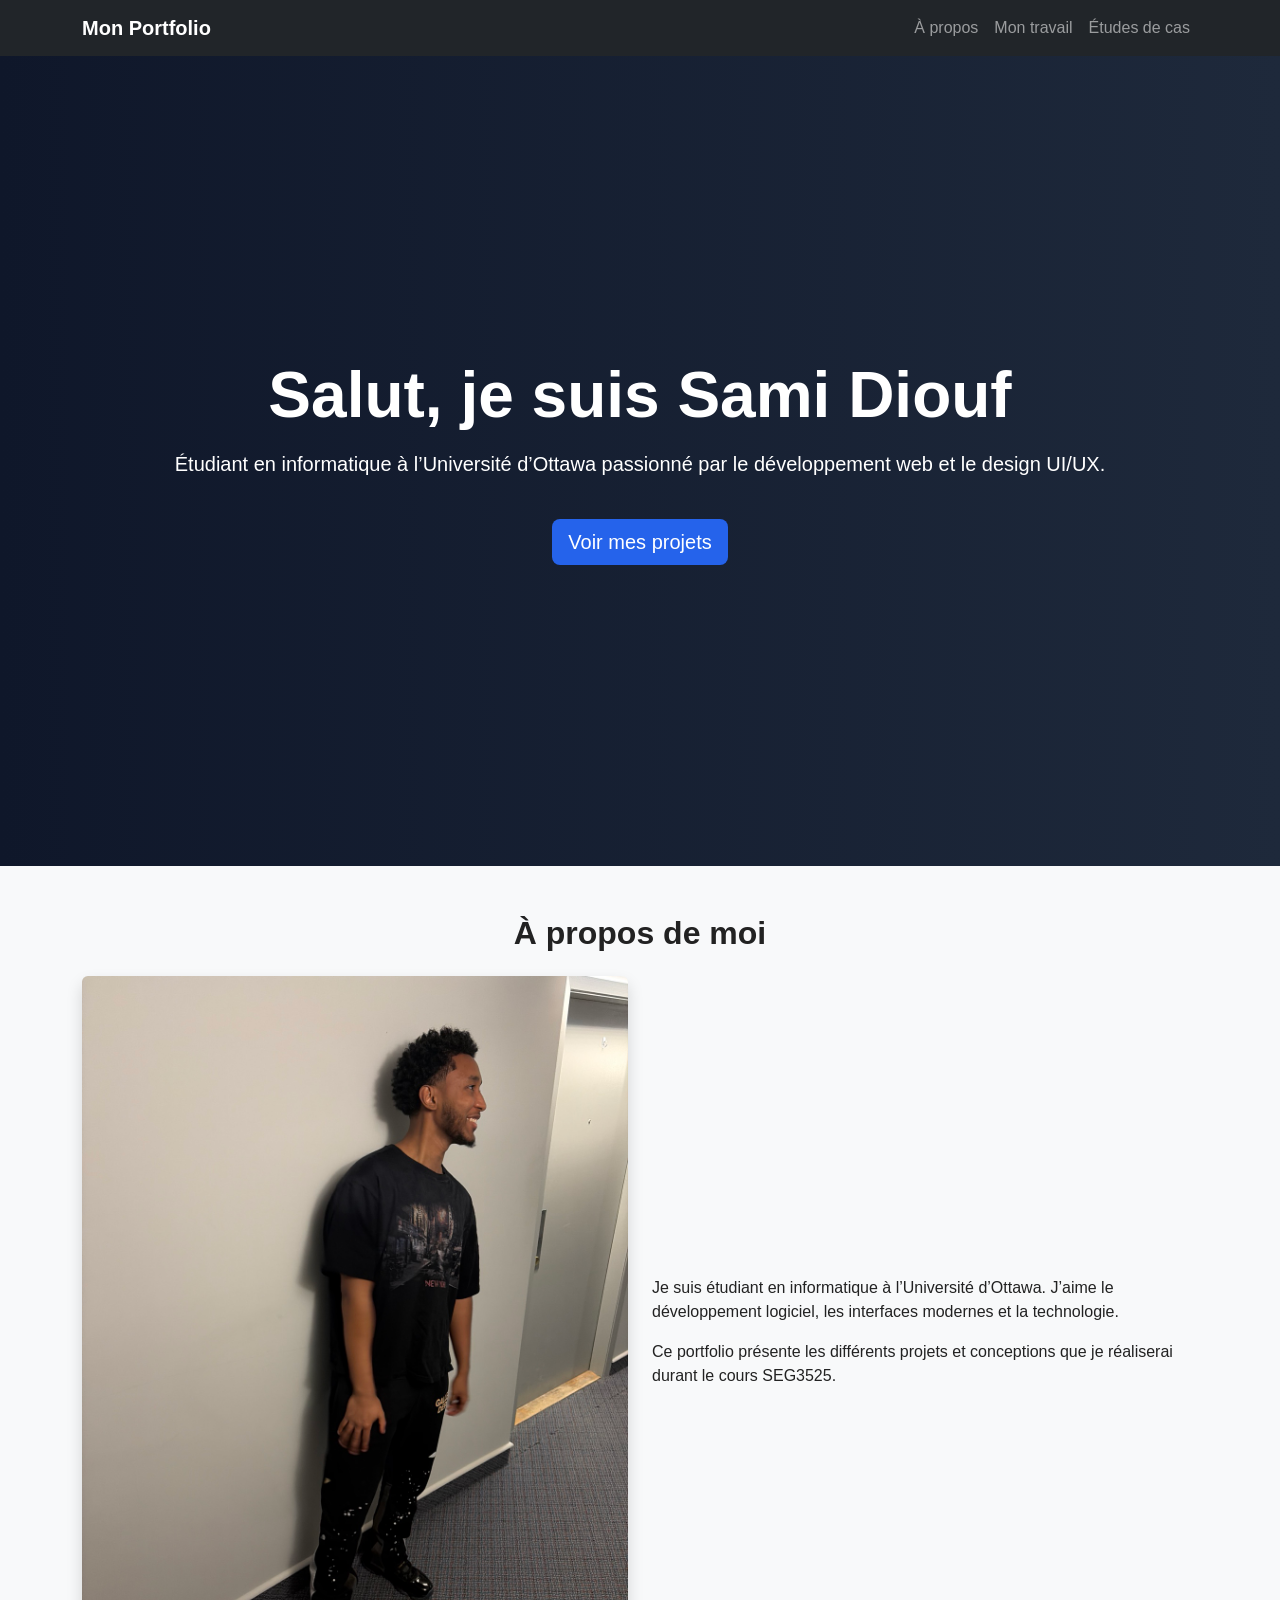
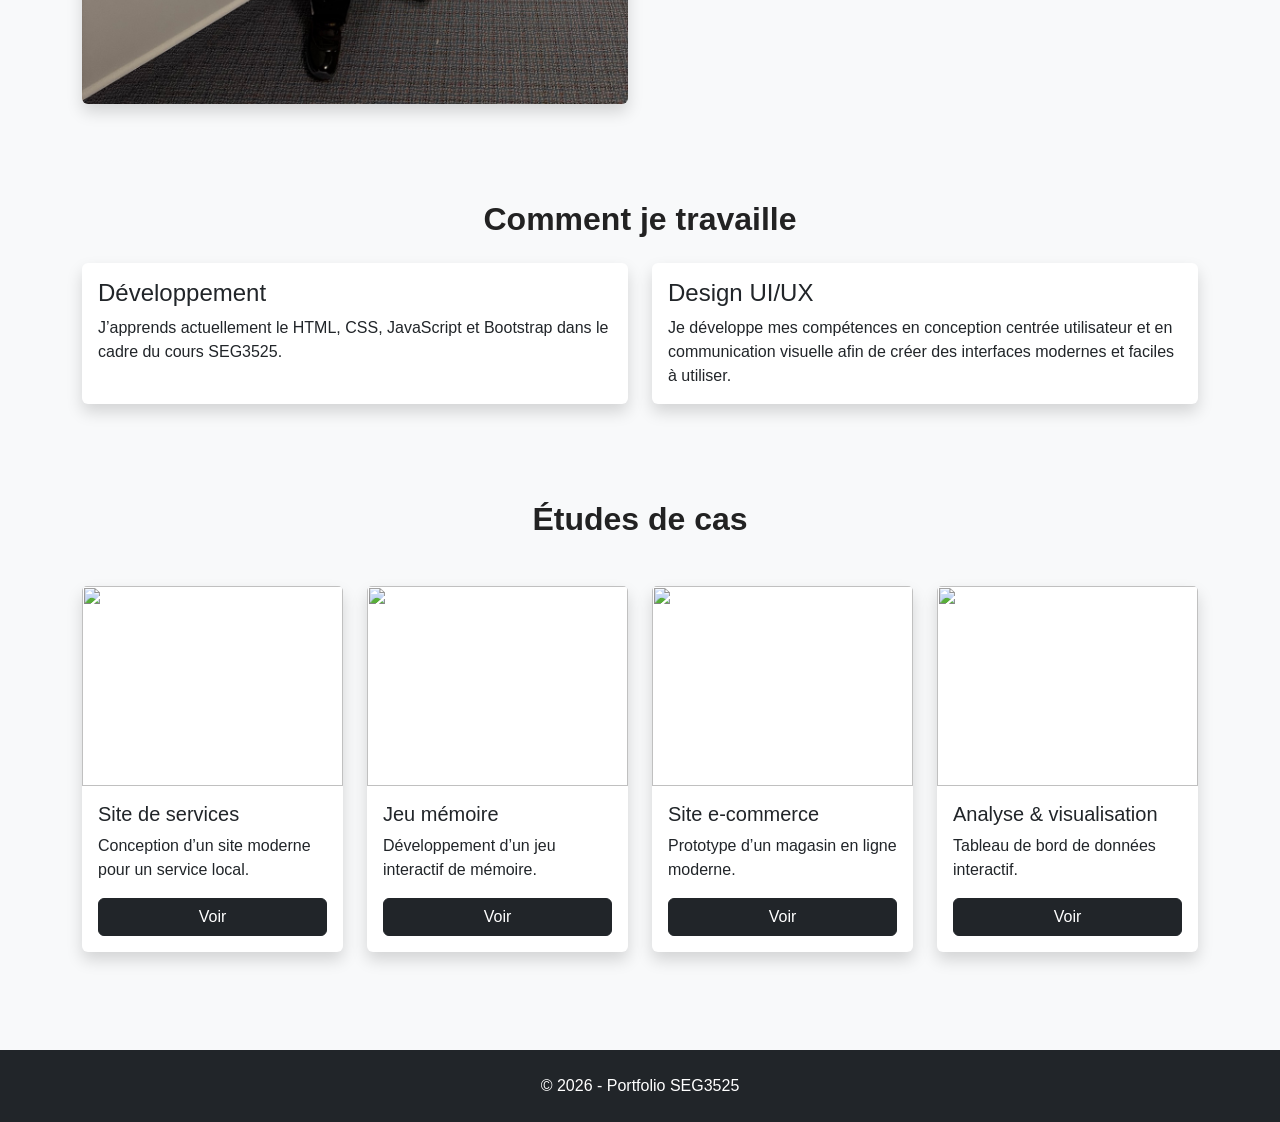
==== index.html @ d602443f "Add files via upload Premier portfolio SEG3525" ====
<!DOCTYPE html>
<html lang="fr">
<head>
    <meta charset="UTF-8" />
    <meta name="viewport" content="width=device-width, initial-scale=1.0" />

    <title>Portfolio SEG3525</title>

    <!-- Bootstrap -->
    <link href="https://cdn.jsdelivr.net/npm/bootstrap@5.3.3/dist/css/bootstrap.min.css" rel="stylesheet">

    <!-- CSS -->
    <link rel="stylesheet" href="style.css">
</head>

<body>

    <!-- NAVBAR -->
    <nav class="navbar navbar-expand-lg navbar-dark bg-dark">
        <div class="container">
            <a class="navbar-brand fw-bold" href="#">
                Mon Portfolio
            </a>

            <button class="navbar-toggler" type="button" data-bs-toggle="collapse" data-bs-target="#menu">
                <span class="navbar-toggler-icon"></span>
            </button>

            <div class="collapse navbar-collapse" id="menu">
                <ul class="navbar-nav ms-auto">
                    <li class="nav-item">
                        <a class="nav-link" href="#apropos">À propos</a>
                    </li>

                    <li class="nav-item">
                        <a class="nav-link" href="#travail">Mon travail</a>
                    </li>

                    <li class="nav-item">
                        <a class="nav-link" href="#projets">Études de cas</a>
                    </li>
                </ul>
            </div>
        </div>
    </nav>

    <!-- HERO -->
    <section class="hero-section text-center d-flex align-items-center">
        <div class="container">

            <h1 class="display-3 fw-bold">
                Salut, je suis Sami Diouf
            </h1>

            <p class="lead mt-3">
                Étudiant en informatique à l’Université d’Ottawa passionné
                par le développement web et le design UI/UX.
            </p>

            <a href="#projets" class="btn btn-primary btn-lg mt-4">
                Voir mes projets
            </a>

        </div>
    </section>

    <!-- À PROPOS -->
    <section id="apropos" class="container py-5">

        <h2 class="text-center mb-4">
            À propos de moi
        </h2>

        <div class="row align-items-center">

            <div class="col-md-6">
                <img
                    src="me.jpeg"
                    class="img-fluid rounded shadow profile-pic"
                    alt="profile"
                >
            </div>

            <div class="col-md-6 mt-4 mt-md-0">

                <p>
                    Je suis étudiant en informatique à l’Université d’Ottawa.
                    J’aime le développement logiciel, les interfaces modernes
                    et la technologie.
                </p>

                <p>
                    Ce portfolio présente les différents projets et conceptions
                    que je réaliserai durant le cours SEG3525.
                </p>

            </div>

        </div>
    </section>

    <!-- COMMENT JE TRAVAILLE -->
    <section id="travail" class="bg-light py-5">

        <div class="container">

            <h2 class="text-center mb-4">
                Comment je travaille
            </h2>

            <div class="row">

                <div class="col-md-6">
                    <div class="card shadow h-100">
                        <div class="card-body">

                            <h4 class="card-title">
                                Développement
                            </h4>

                            <p class="card-text">
                                J’apprends actuellement le HTML, CSS,
                                JavaScript et Bootstrap dans le cadre
                                du cours SEG3525.
                            </p>

                        </div>
                    </div>
                </div>

                <div class="col-md-6 mt-4 mt-md-0">
                    <div class="card shadow h-100">
                        <div class="card-body">

                            <h4 class="card-title">
                                Design UI/UX
                            </h4>

                            <p class="card-text">
                                Je développe mes compétences en conception
                                centrée utilisateur et en communication visuelle
                                afin de créer des interfaces modernes et faciles
                                à utiliser.
                            </p>

                        </div>
                    </div>
                </div>

            </div>

        </div>

    </section>

    <!-- PROJETS -->
    <section id="projets" class="container py-5">

        <h2 class="text-center mb-5">
            Études de cas
        </h2>

        <div class="row g-4">

            <!-- CARD 1 -->
            <div class="col-md-6 col-lg-3">

                <div class="card shadow h-100">

                    <img
                        src="https://images.unsplash.com/photo-1588776814546-bc6f1bdbb4b3?q=80&w=1170&auto=format&fit=crop"
                        class="card-img-top"
                        alt=""
                    >

                    <div class="card-body d-flex flex-column">

                        <h5 class="card-title">
                            Site de services
                        </h5>

                        <p class="card-text">
                            Conception d’un site moderne pour un service local.
                        </p>

                        <a href="service.html" class="btn btn-dark mt-auto">
                            Voir
                        </a>

                    </div>
                </div>

            </div>

            <!-- CARD 2 -->
            <div class="col-md-6 col-lg-3">

                <div class="card shadow h-100">

                    <img
                        src="https://images.unsplash.com/photo-1511512578047-dfb367046420?q=80&w=1171&auto=format&fit=crop"
                        class="card-img-top"
                        alt=""
                    >

                    <div class="card-body d-flex flex-column">

                        <h5 class="card-title">
                            Jeu mémoire
                        </h5>

                        <p class="card-text">
                            Développement d’un jeu interactif de mémoire.
                        </p>

                        <a href="memory.html" class="btn btn-dark mt-auto">
                            Voir
                        </a>

                    </div>
                </div>

            </div>

            <!-- CARD 3 -->
            <div class="col-md-6 col-lg-3">

                <div class="card shadow h-100">

                    <img
                        src="https://images.unsplash.com/photo-1556740749-887f6717d7e4?q=80&w=1170&auto=format&fit=crop"
                        class="card-img-top"
                        alt=""
                    >

                    <div class="card-body d-flex flex-column">

                        <h5 class="card-title">
                            Site e-commerce
                        </h5>

                        <p class="card-text">
                            Prototype d’un magasin en ligne moderne.
                        </p>

                        <a href="ecommerce.html" class="btn btn-dark mt-auto">
                            Voir
                        </a>

                    </div>
                </div>

            </div>

            <!-- CARD 4 -->
            <div class="col-md-6 col-lg-3">

                <div class="card shadow h-100">

                    <img
                        src="https://images.unsplash.com/photo-1551288049-bebda4e38f71?q=80&w=1170&auto=format&fit=crop"
                        class="card-img-top"
                        alt=""
                    >

                    <div class="card-body d-flex flex-column">

                        <h5 class="card-title">
                            Analyse & visualisation
                        </h5>

                        <p class="card-text">
                            Tableau de bord de données interactif.
                        </p>

                        <a href="analytics.html" class="btn btn-dark mt-auto">
                            Voir
                        </a>

                    </div>
                </div>

            </div>

        </div>

    </section>

    <!-- FOOTER -->
    <footer class="bg-dark text-white text-center py-4">

        <p class="mb-0">
            © 2026 - Portfolio SEG3525
        </p>

    </footer>

    <script src="https://cdn.jsdelivr.net/npm/bootstrap@5.3.3/dist/js/bootstrap.bundle.min.js"></script>

</body>
</html>
---- style.css ----
body{
    font-family: Arial, Helvetica, sans-serif;
    background-color: #f8f9fa;
    color: #222;
}

/* HERO SECTION */
.hero-section{
    height: 90vh;
    background: linear-gradient(to right, #0f172a, #1e293b);
    color: white;
}

/* TITRES */
h2{
    font-weight: bold;
}

/* CARDS */
.card{
    border: none;
    transition: transform 0.3s ease;
}

.card:hover{
    transform: translateY(-5px);
}

.card img{
    height: 200px;
    object-fit: cover;
}

/* BOUTONS */
.btn-primary{
    background-color: #2563eb;
    border: none;
}

.btn-primary:hover{
    background-color: #1d4ed8;
}

/* FOOTER */
footer{
    margin-top: 50px;
}
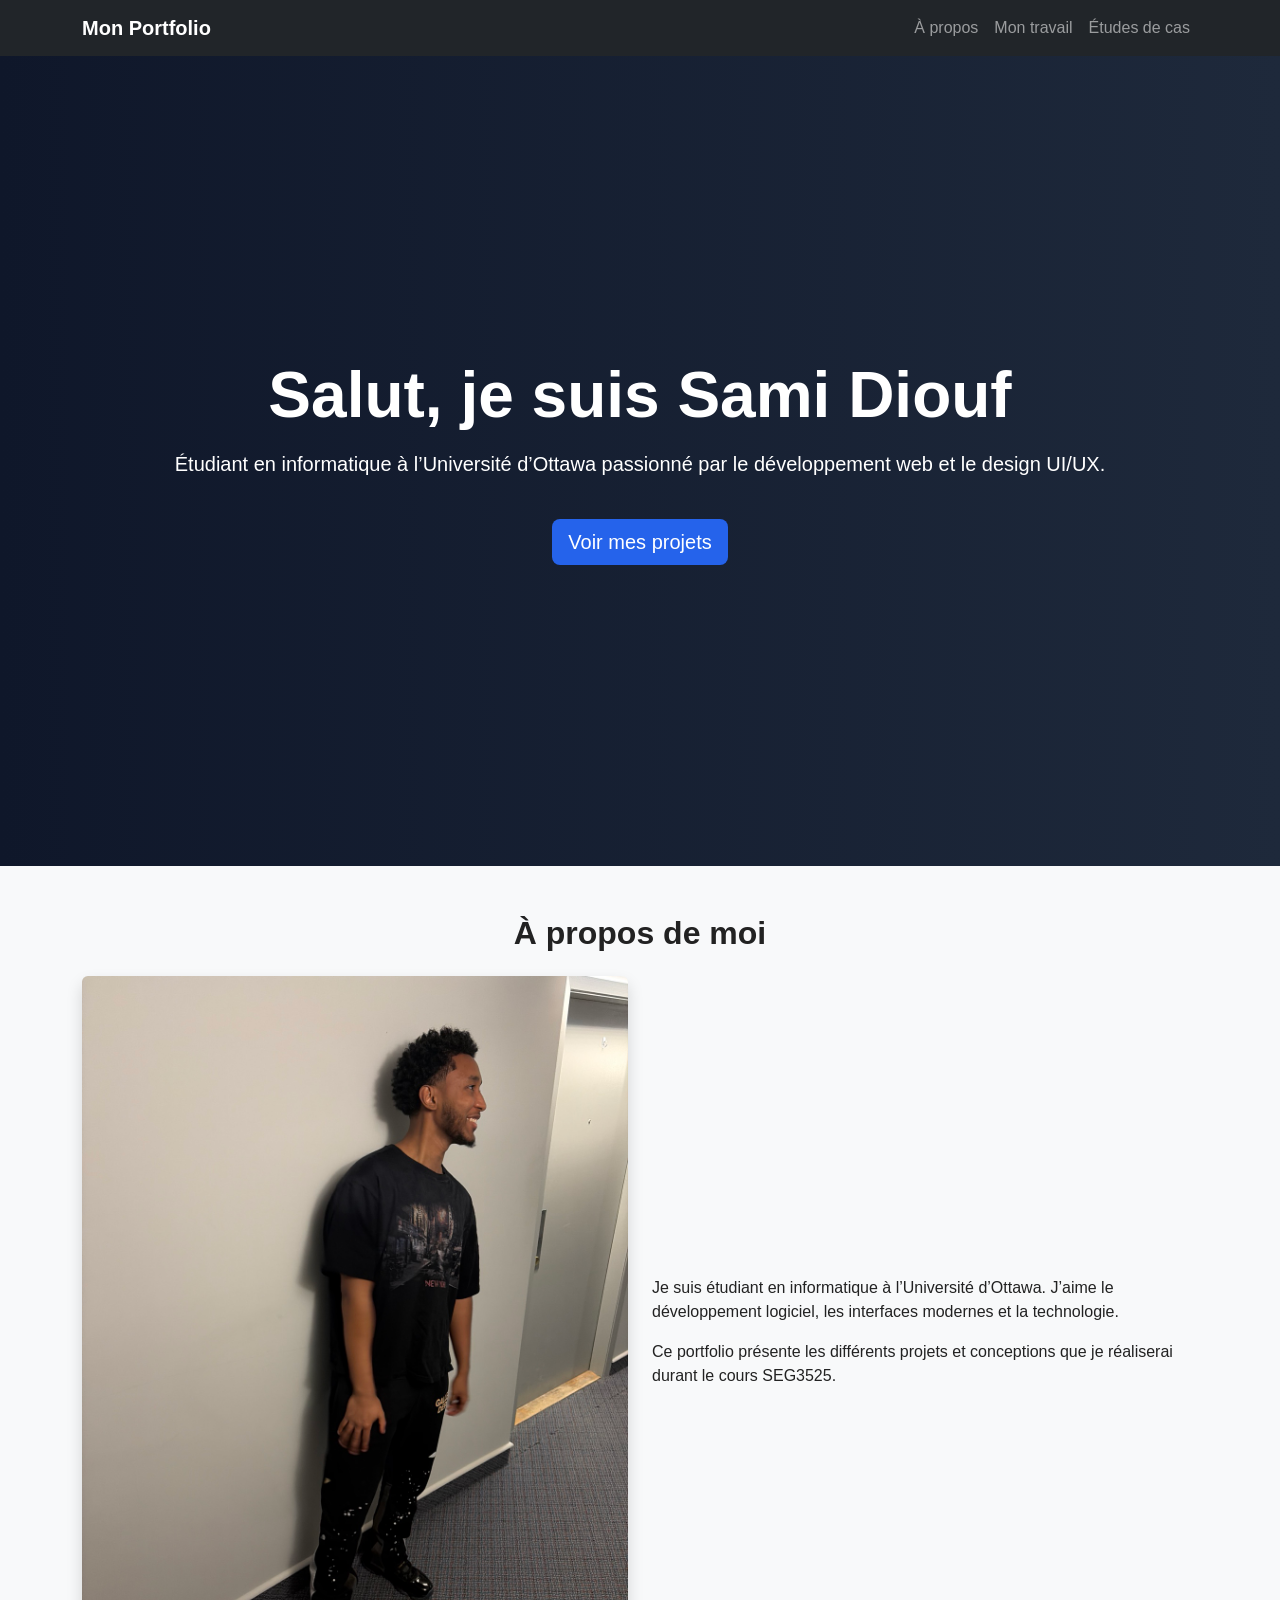
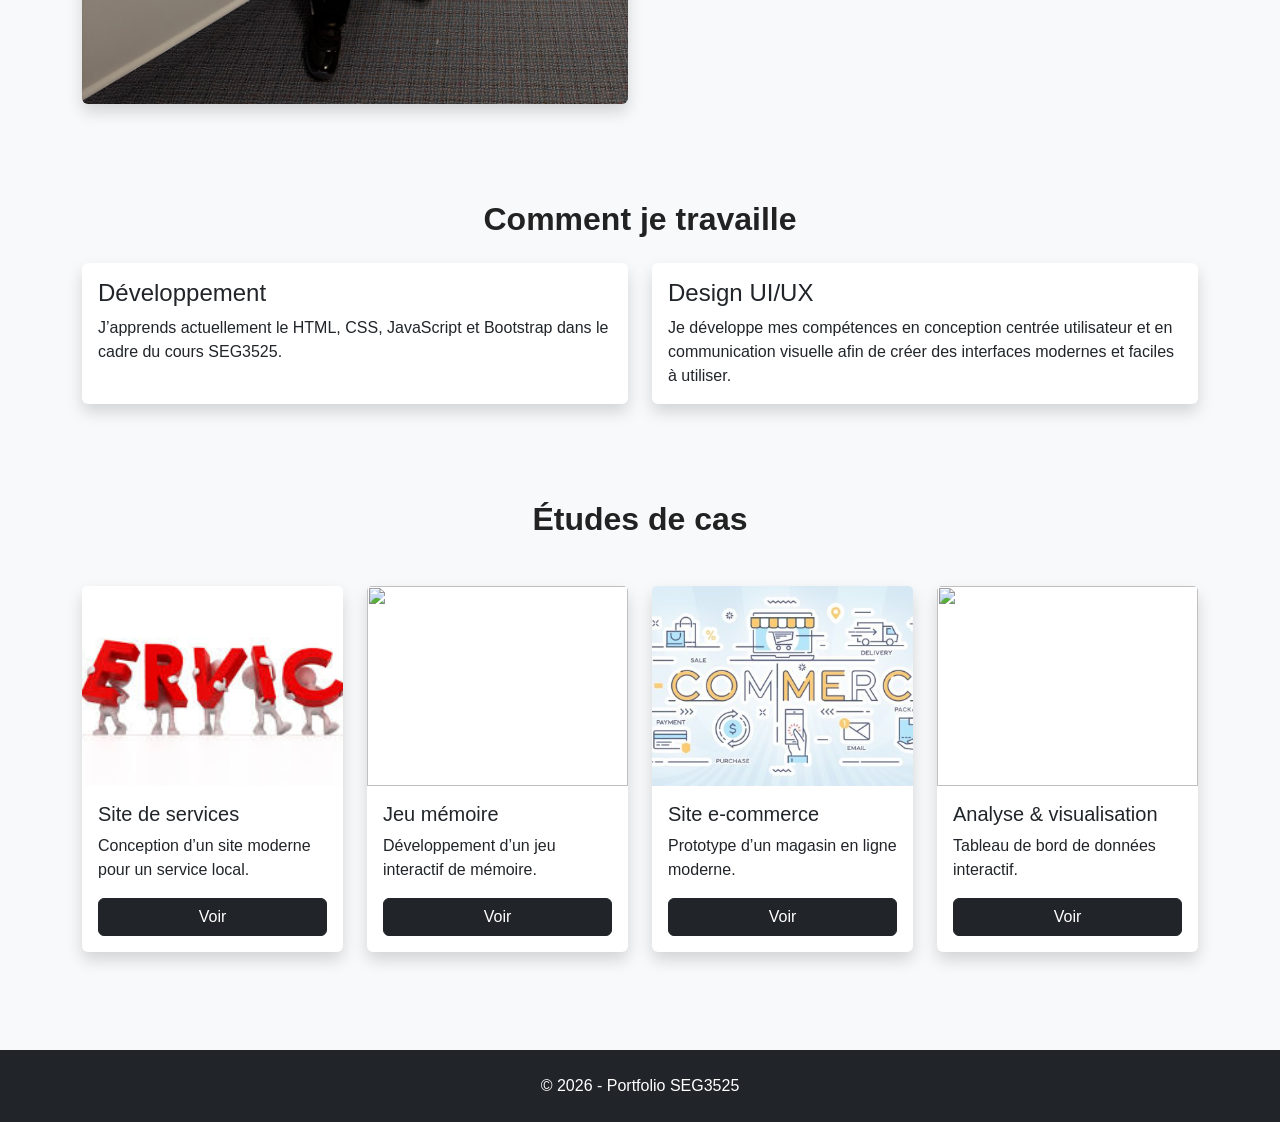
==== commit 62bffffe: "Fix HTML encoding issues in index.html" ====
--- a/index.html
+++ b/index.html
@@ -168,7 +168,7 @@
                 <div class="card shadow h-100">
 
                     <img
-                        src="https://images.unsplash.com/photo-1588776814546-bc6f1bdbb4b3?q=80&w=1170&auto=format&fit=crop"
+                        src="Service.jpg"
                         class="card-img-top"
                         alt=""
                     >
@@ -228,7 +228,7 @@
                 <div class="card shadow h-100">
 
                     <img
-                        src="https://images.unsplash.com/photo-1556740749-887f6717d7e4?q=80&w=1170&auto=format&fit=crop"
+                        src="ecommerce-p800.jpg"
                         class="card-img-top"
                         alt=""
                     >
@@ -298,4 +298,4 @@
     <script src="https://cdn.jsdelivr.net/npm/bootstrap@5.3.3/dist/js/bootstrap.bundle.min.js"></script>
 
 </body>
-</html>+</html>
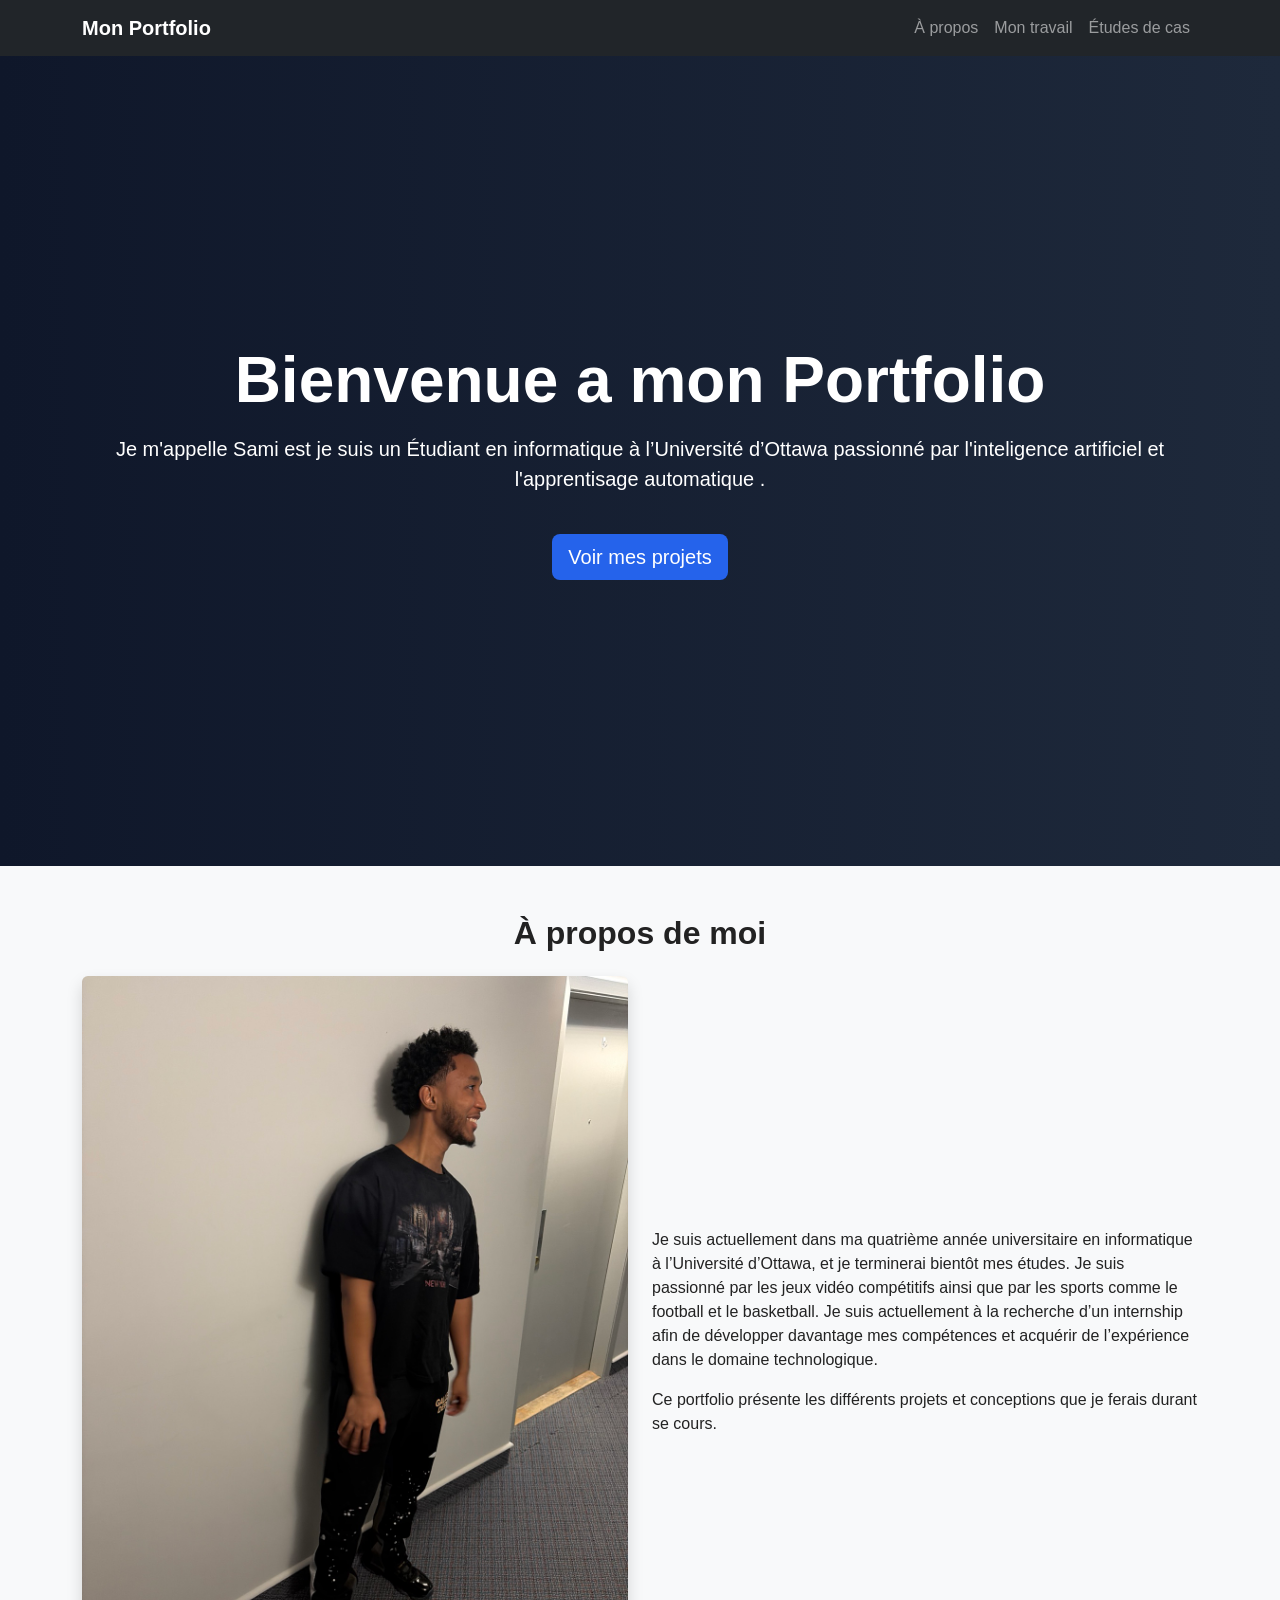
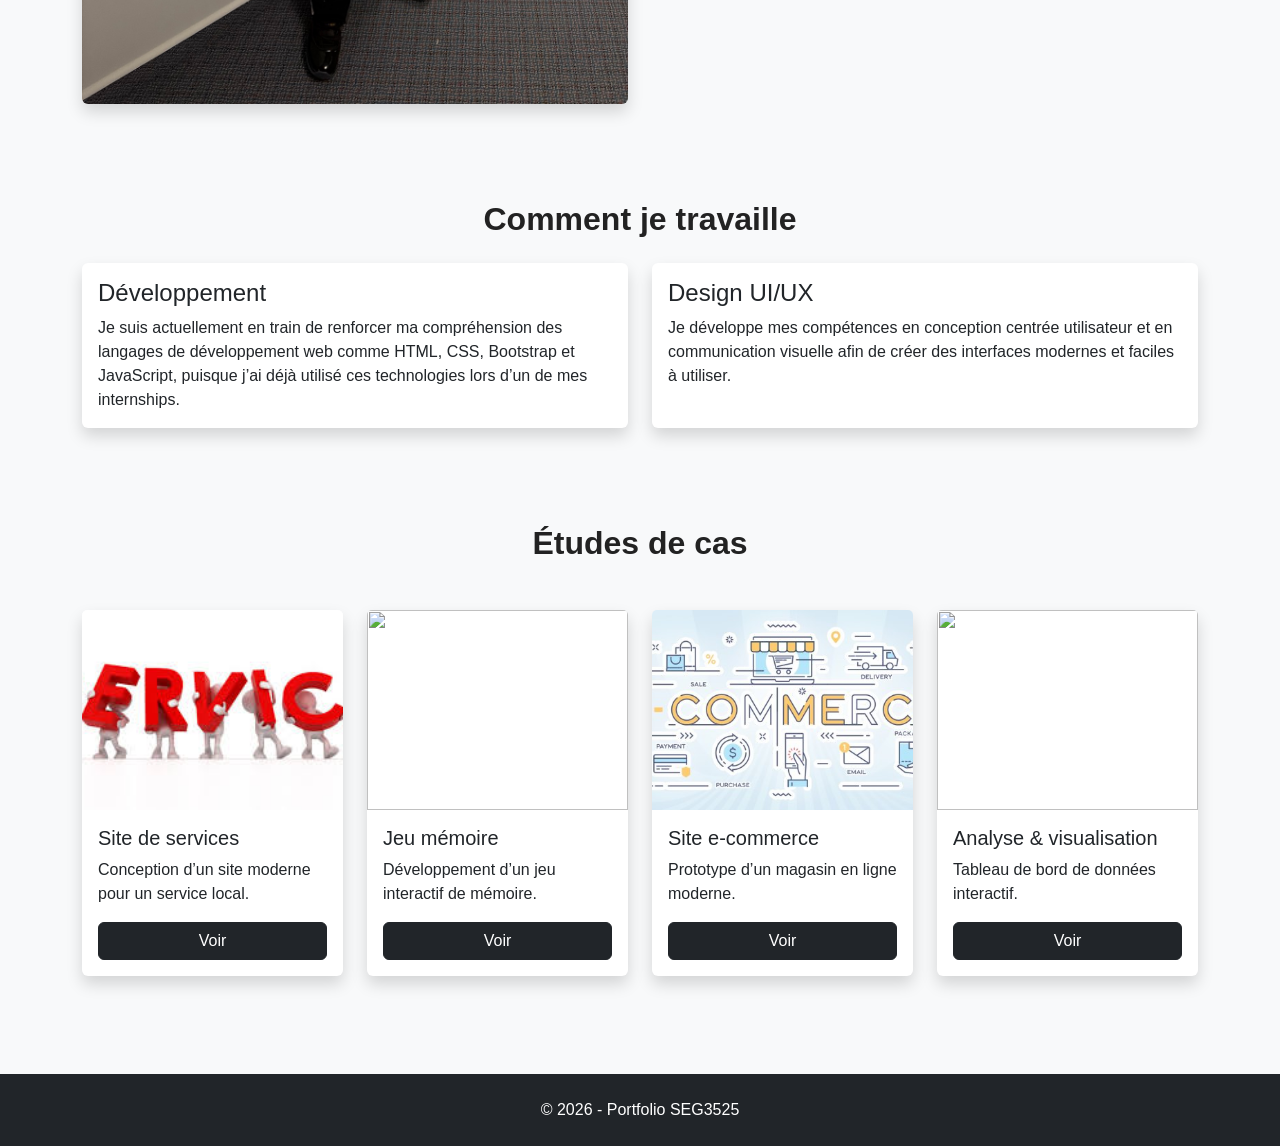
==== commit ad57b29c: "Revise portfolio website content and layout Updated the content and structure of the portfolio websi" ====
--- a/index.html
+++ b/index.html
@@ -49,12 +49,12 @@
         <div class="container">
 
             <h1 class="display-3 fw-bold">
-                Salut, je suis Sami Diouf
+                Bienvenue a mon Portfolio
             </h1>
 
             <p class="lead mt-3">
-                Étudiant en informatique à l’Université d’Ottawa passionné
-                par le développement web et le design UI/UX.
+                Je m'appelle Sami est je suis un Étudiant en informatique à l’Université d’Ottawa passionné
+                par l'inteligence artificiel et l'apprentisage automatique .
             </p>
 
             <a href="#projets" class="btn btn-primary btn-lg mt-4">
@@ -84,14 +84,22 @@
             <div class="col-md-6 mt-4 mt-md-0">
 
                 <p>
-                    Je suis étudiant en informatique à l’Université d’Ottawa.
-                    J’aime le développement logiciel, les interfaces modernes
-                    et la technologie.
+                   
+    Je suis actuellement dans ma quatrième année universitaire en informatique
+    à l’Université d’Ottawa, et je terminerai bientôt mes études.
+
+    Je suis passionné par les jeux vidéo compétitifs ainsi que par les sports
+    comme le football et le basketball.
+
+    Je suis actuellement à la recherche d’un internship afin de développer
+    davantage mes compétences et acquérir de l’expérience dans le domaine
+    technologique.
+                    
                 </p>
 
                 <p>
                     Ce portfolio présente les différents projets et conceptions
-                    que je réaliserai durant le cours SEG3525.
+                    que je ferais durant se cours.
                 </p>
 
             </div>
@@ -119,9 +127,9 @@
                             </h4>
 
                             <p class="card-text">
-                                J’apprends actuellement le HTML, CSS,
-                                JavaScript et Bootstrap dans le cadre
-                                du cours SEG3525.
+                                 Je suis actuellement en train de renforcer ma compréhension des langages
+                                 de développement web comme HTML, CSS, Bootstrap et JavaScript,
+                                 puisque j’ai déjà utilisé ces technologies lors d’un de mes internships.
                             </p>
 
                         </div>
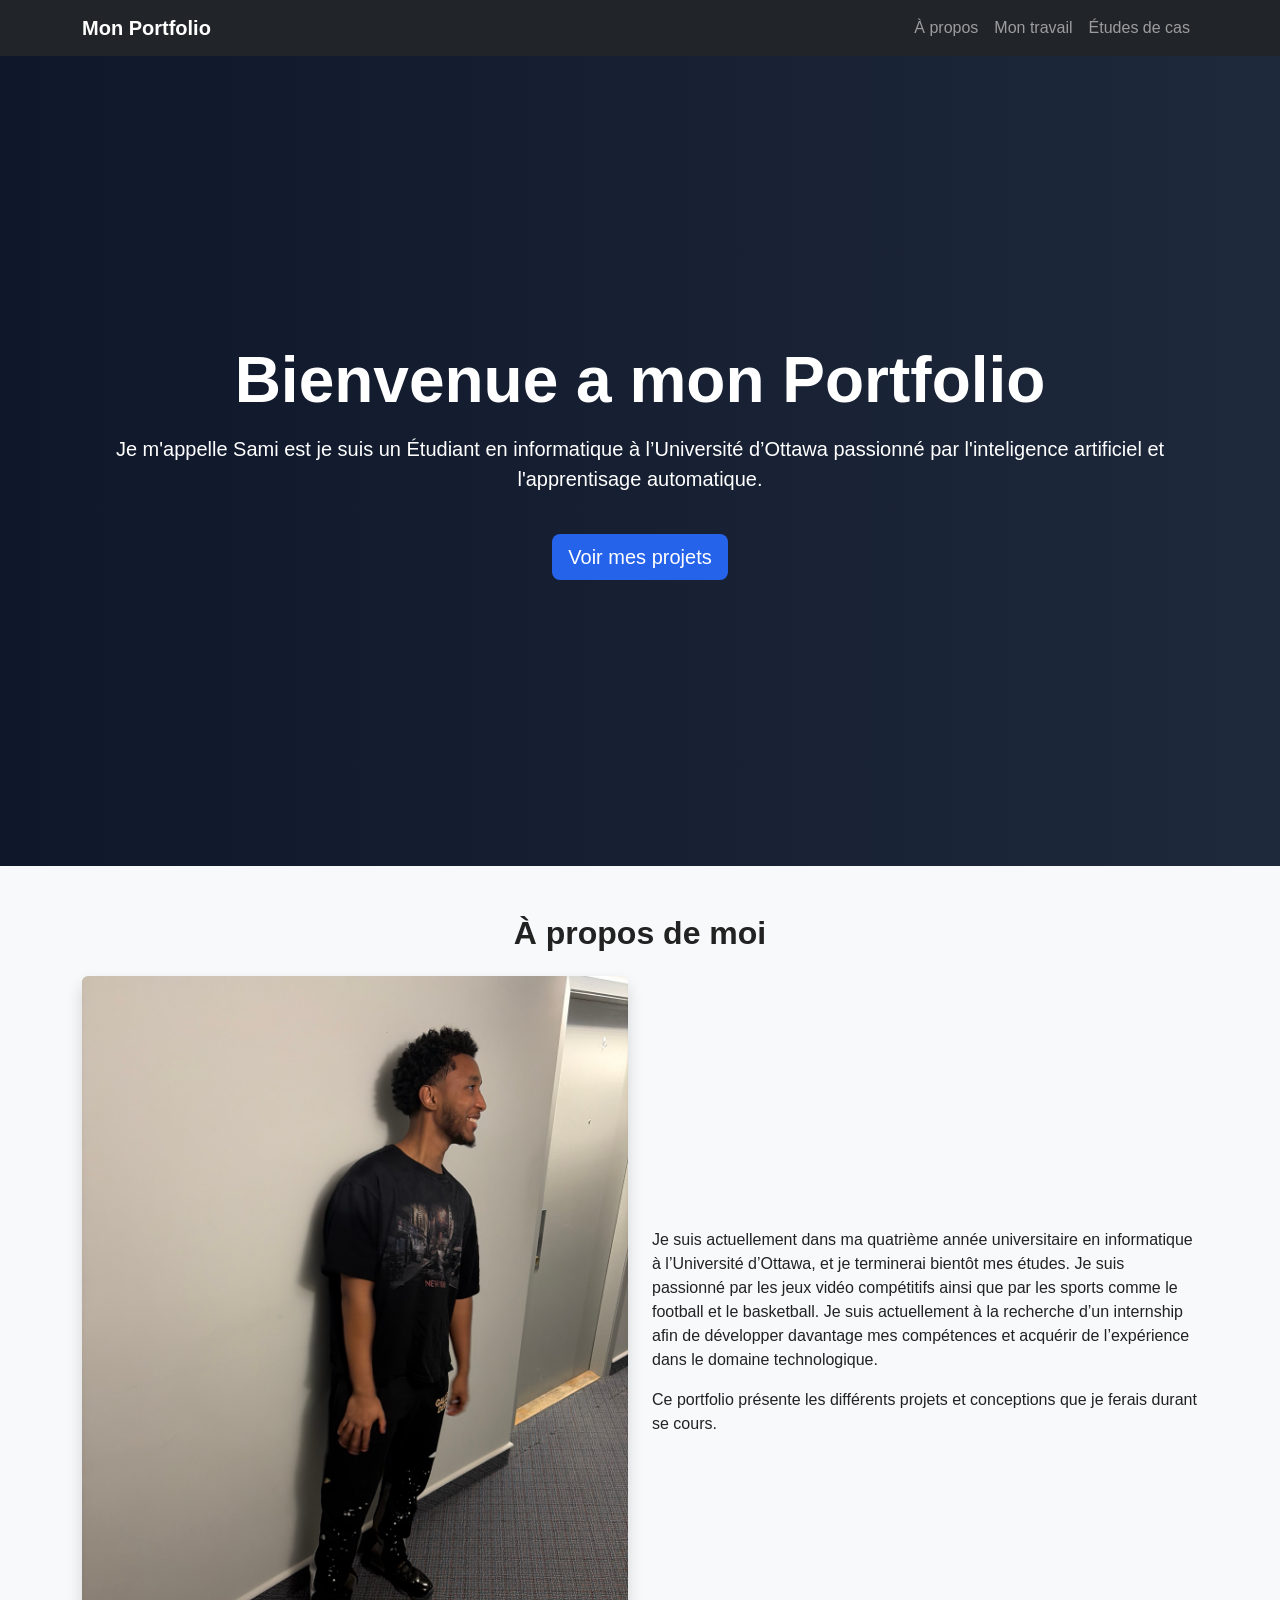
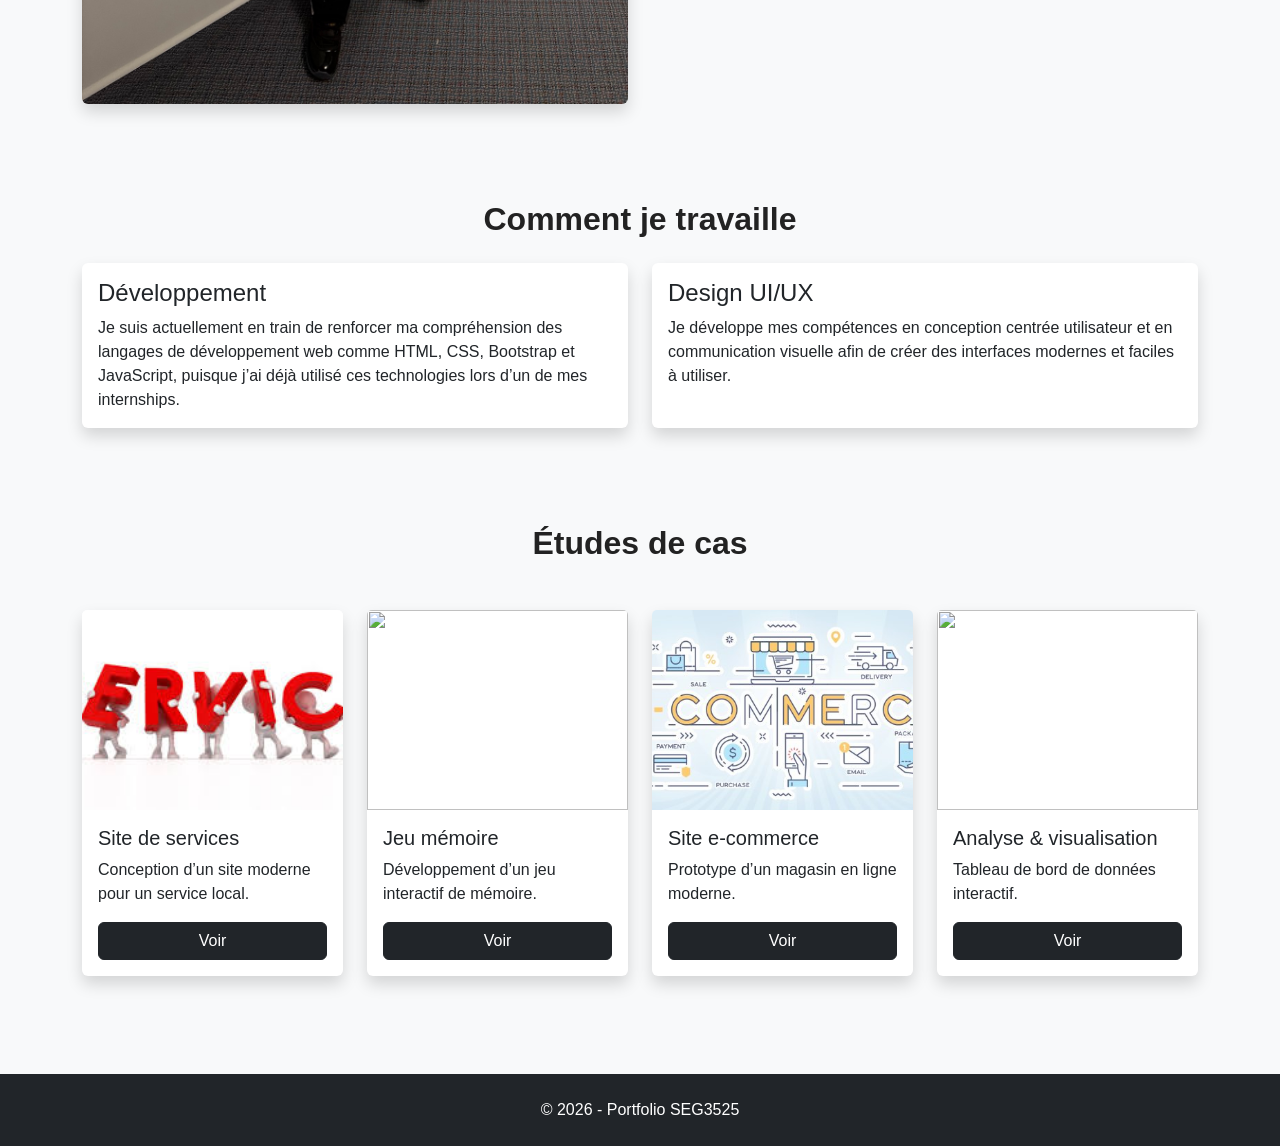
==== commit a9bddef7: "Update index.html" ====
--- a/index.html
+++ b/index.html
@@ -54,7 +54,7 @@
 
             <p class="lead mt-3">
                 Je m'appelle Sami est je suis un Étudiant en informatique à l’Université d’Ottawa passionné
-                par l'inteligence artificiel et l'apprentisage automatique .
+                par l'inteligence artificiel et l'apprentisage automatique.
             </p>
 
             <a href="#projets" class="btn btn-primary btn-lg mt-4">
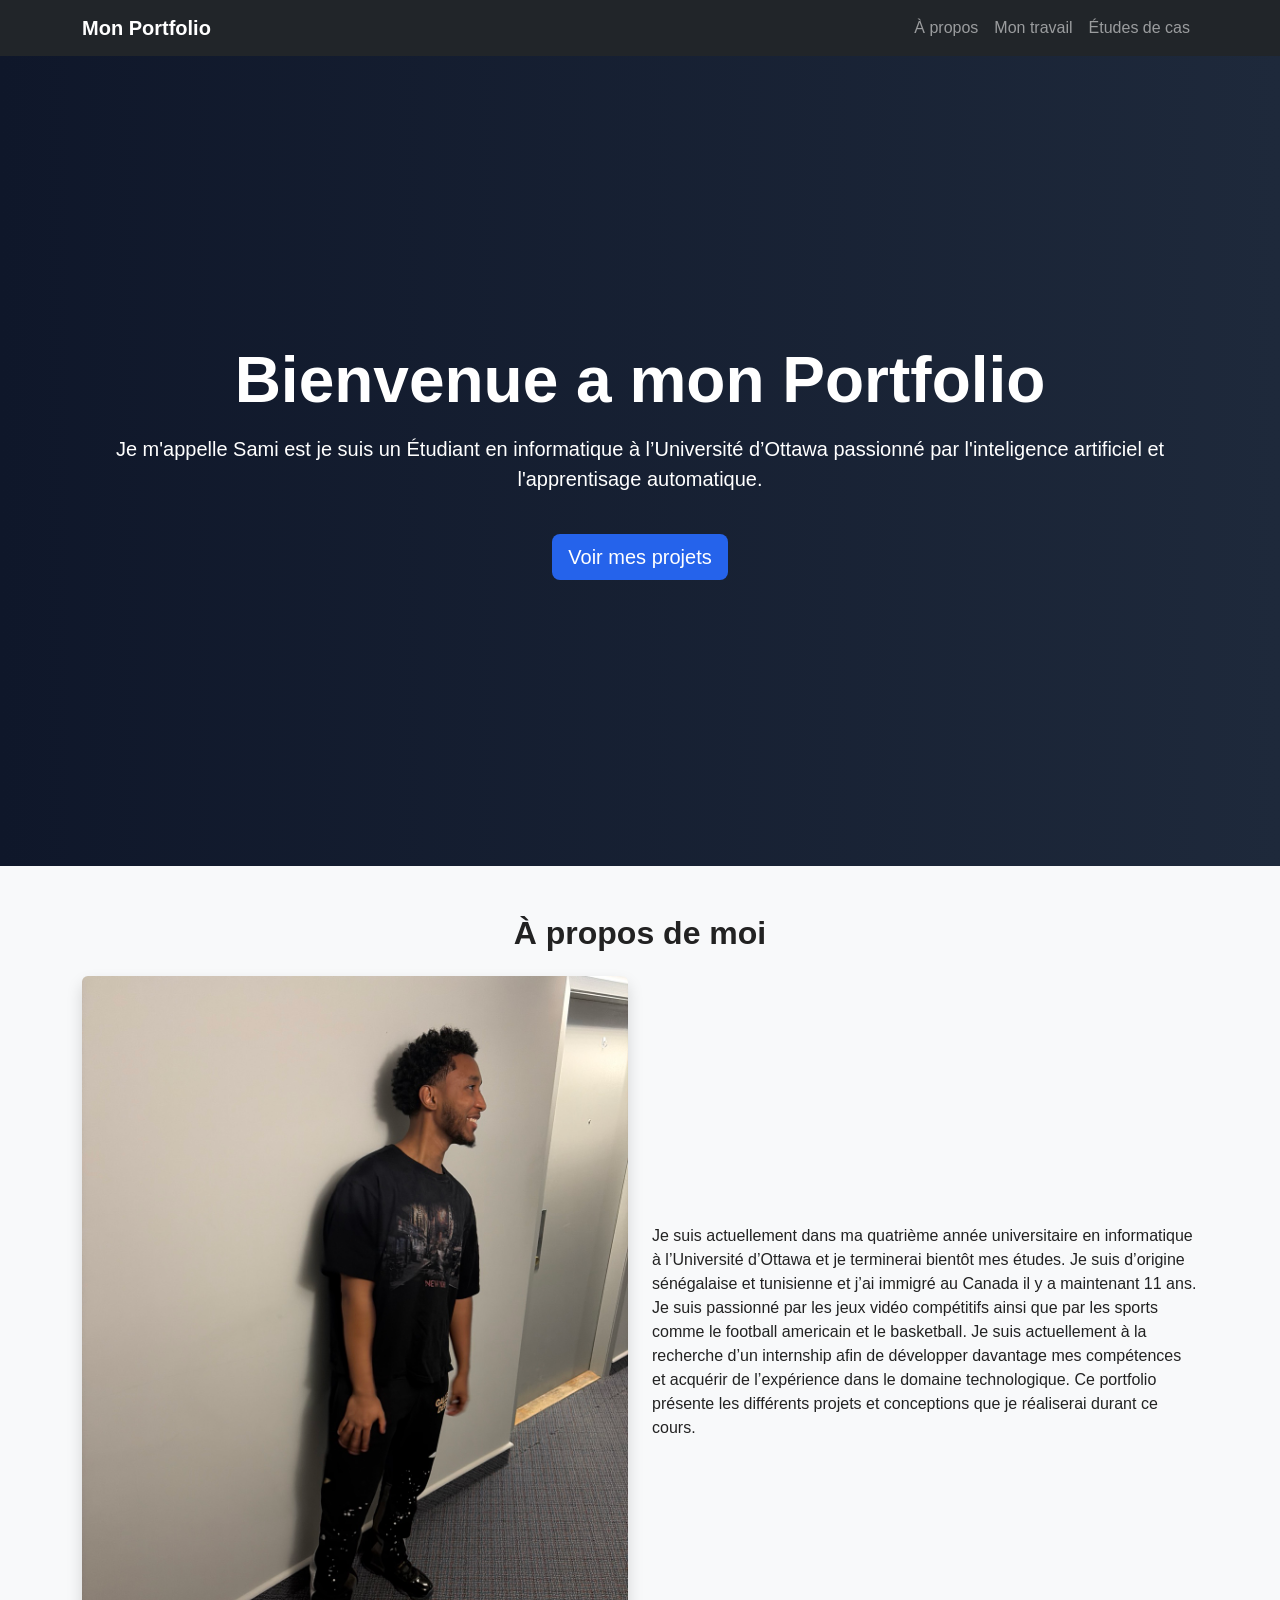
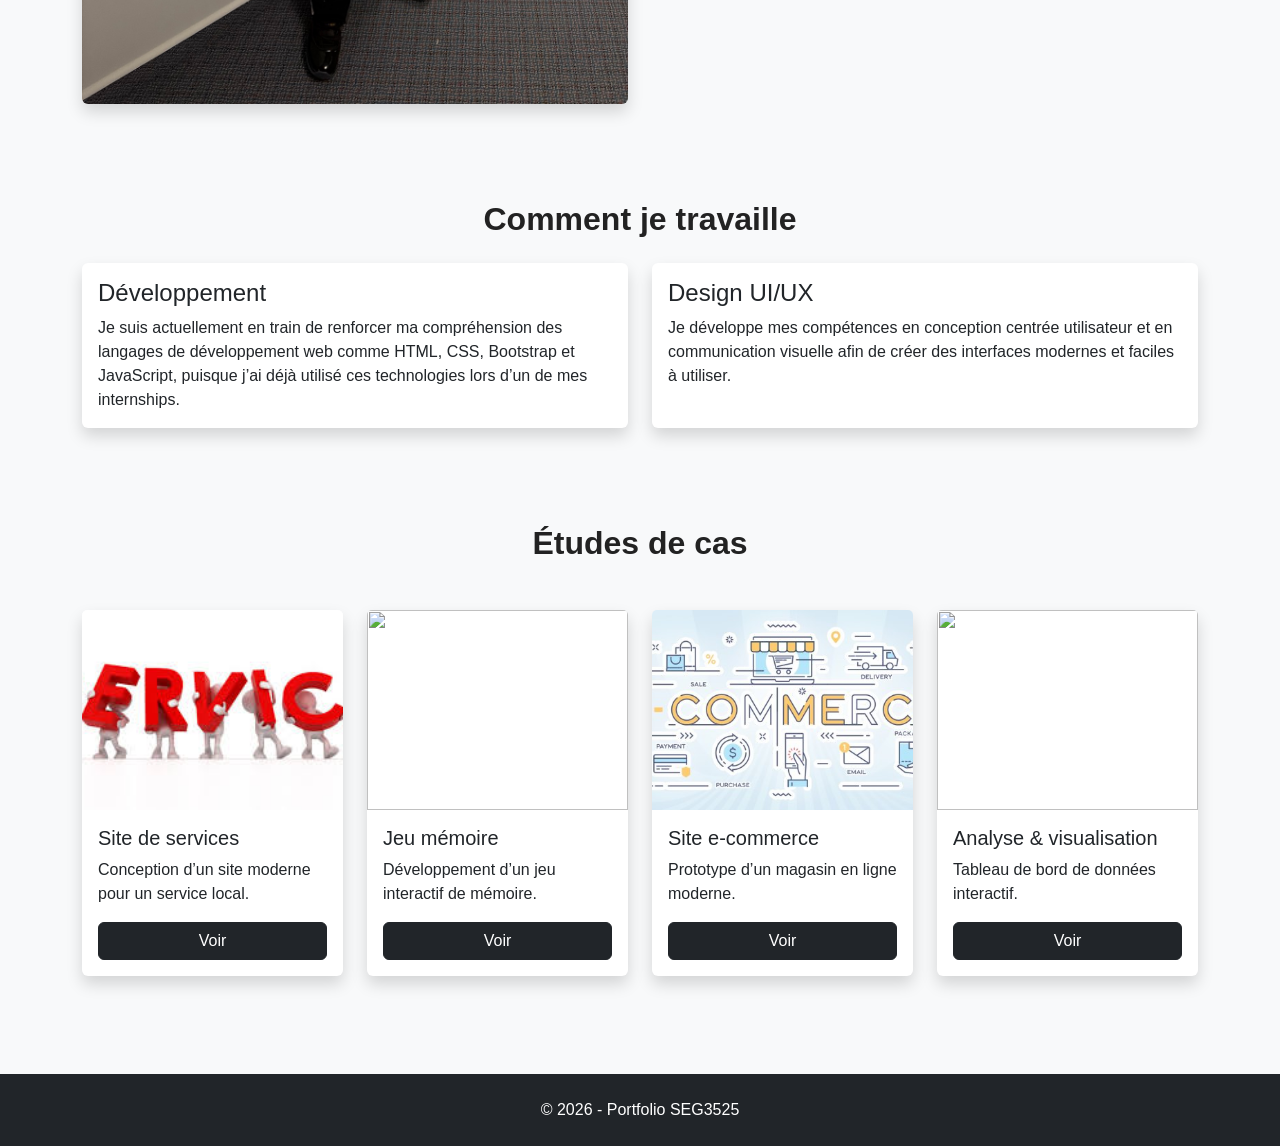
==== commit 7d35c441: "Update index.html" ====
--- a/index.html
+++ b/index.html
@@ -85,22 +85,15 @@
 
                 <p>
                    
-    Je suis actuellement dans ma quatrième année universitaire en informatique
-    à l’Université d’Ottawa, et je terminerai bientôt mes études.
-
-    Je suis passionné par les jeux vidéo compétitifs ainsi que par les sports
-    comme le football et le basketball.
-
-    Je suis actuellement à la recherche d’un internship afin de développer
-    davantage mes compétences et acquérir de l’expérience dans le domaine
-    technologique.
+    Je suis actuellement dans ma quatrième année universitaire en informatique à l’Université d’Ottawa et je terminerai bientôt mes études. Je suis d’origine sénégalaise et tunisienne et j’ai immigré au Canada il y a maintenant 11 ans.
+
+Je suis passionné par les jeux vidéo compétitifs ainsi que par les sports comme le football americain et le basketball. Je suis actuellement à la recherche d’un internship afin de développer davantage mes compétences et acquérir de l’expérience dans le domaine technologique.
+
+Ce portfolio présente les différents projets et conceptions que je réaliserai durant ce cours.
                     
                 </p>
 
-                <p>
-                    Ce portfolio présente les différents projets et conceptions
-                    que je ferais durant se cours.
-                </p>
+               
 
             </div>
 
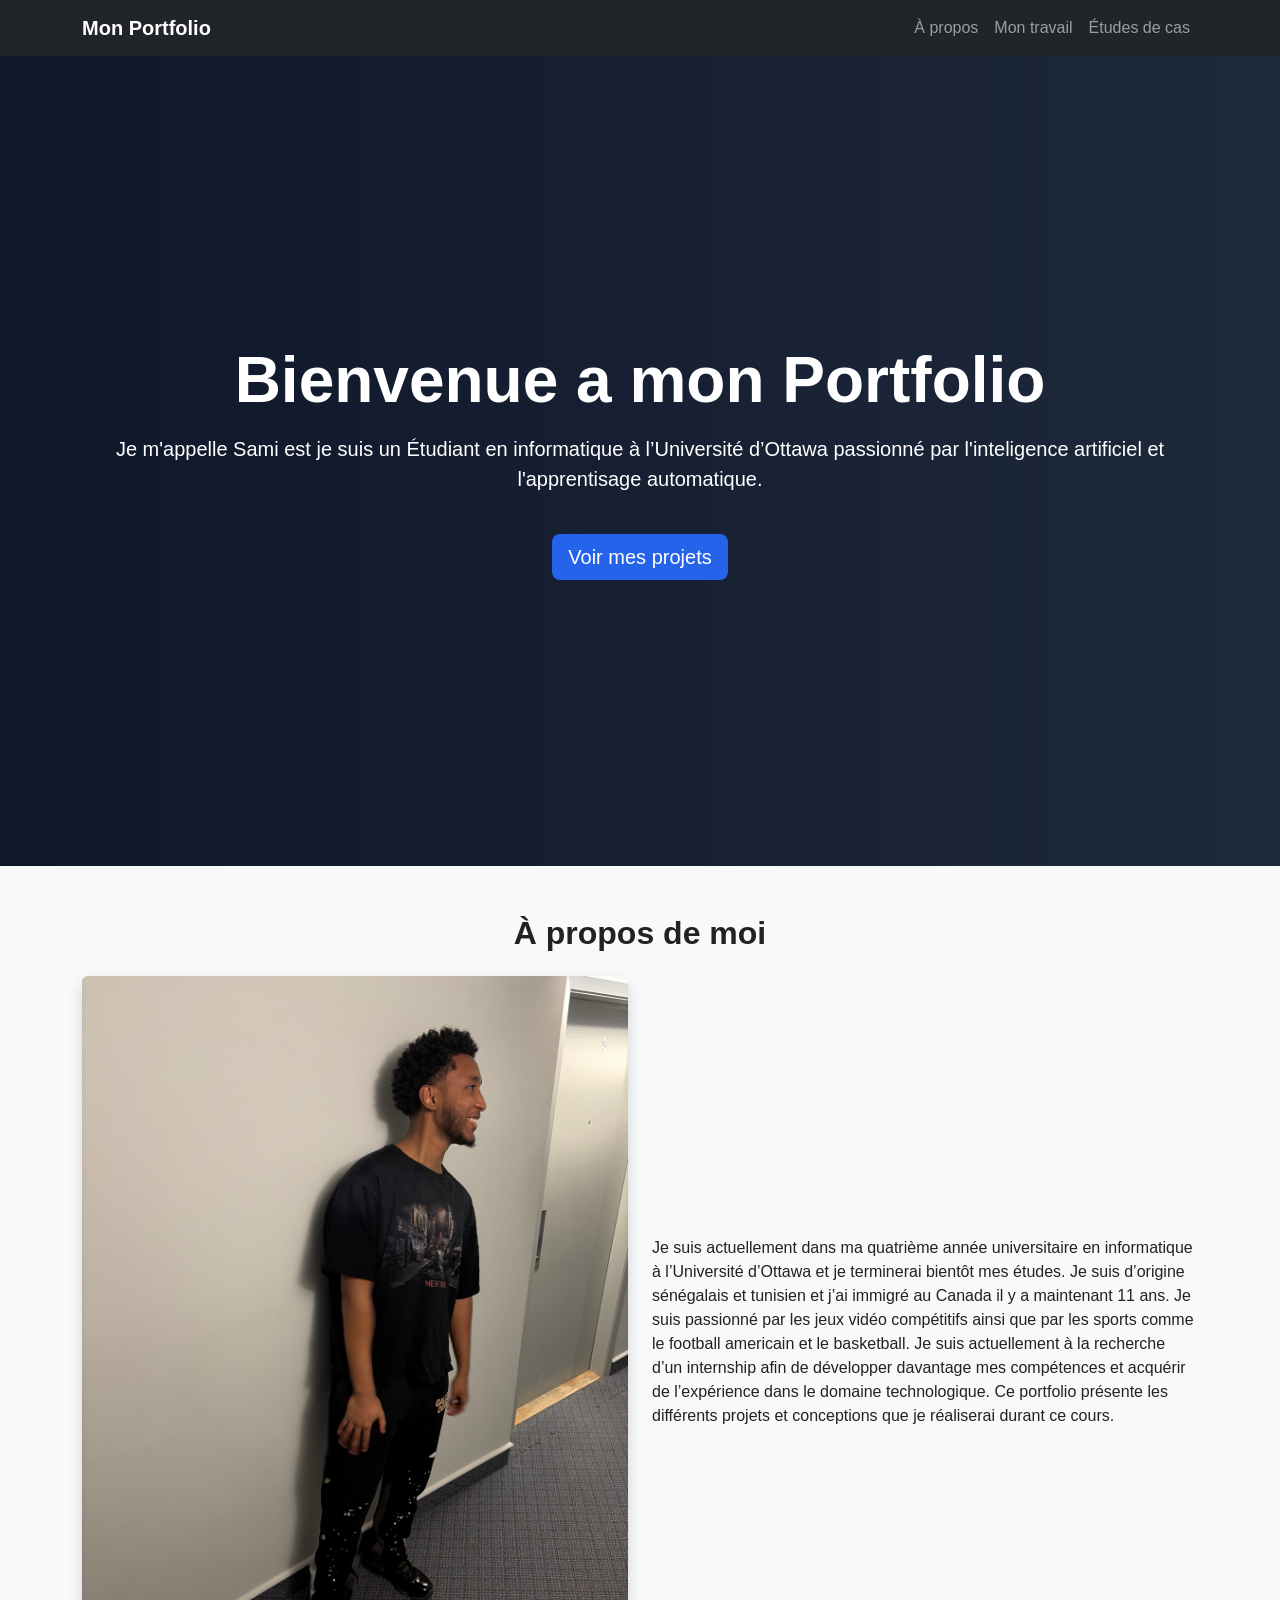
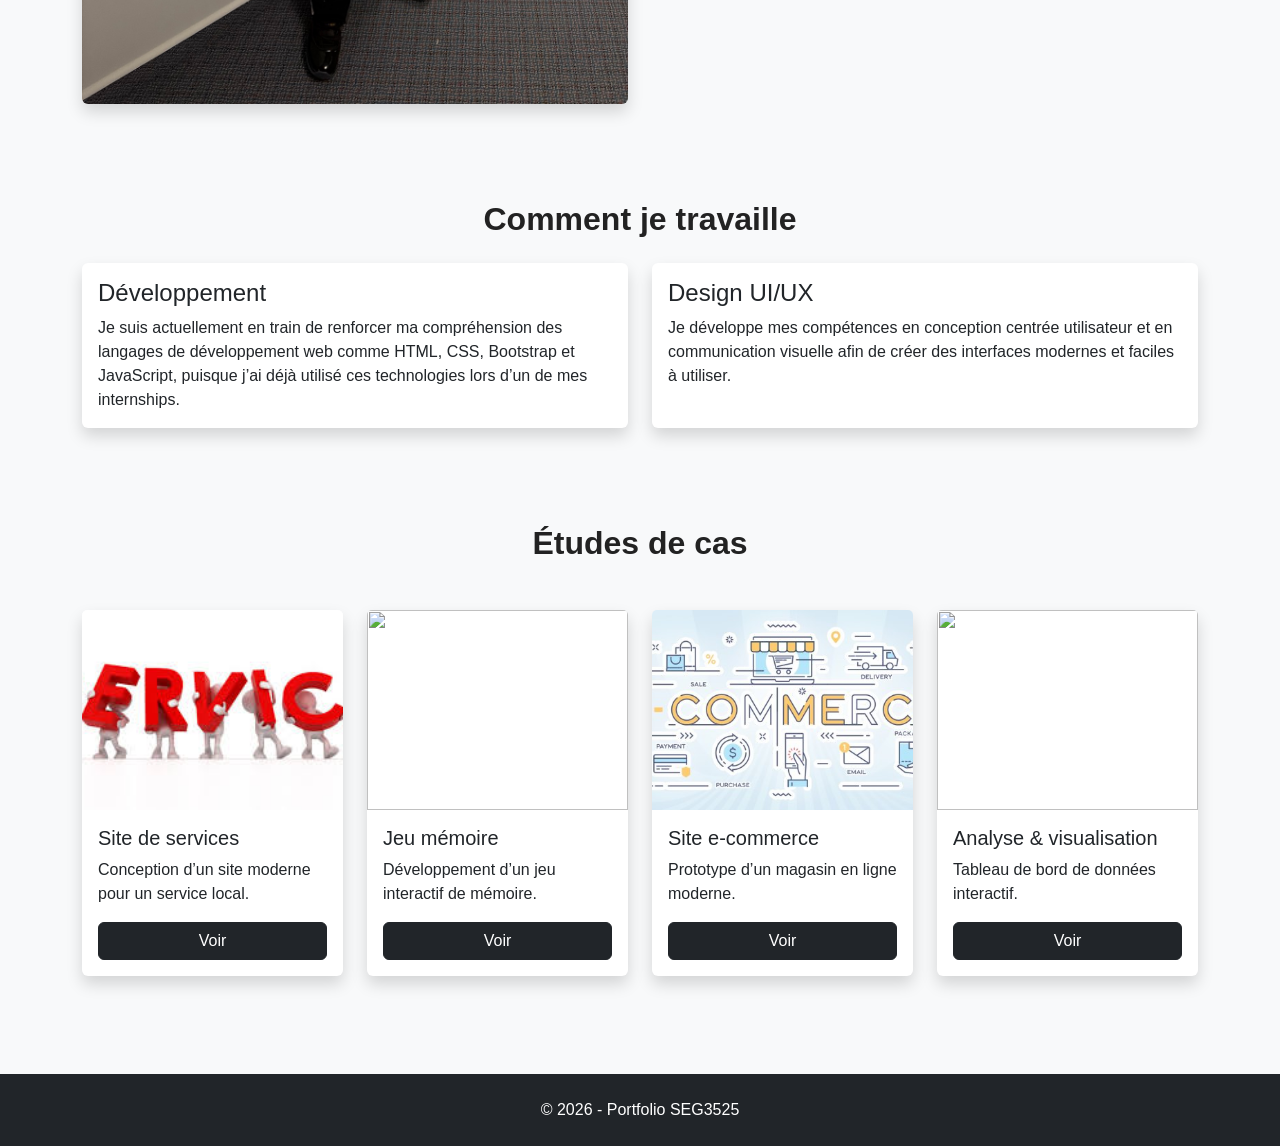
==== commit e8df3008: "Fix HTML formatting and structure" ====
--- a/index.html
+++ b/index.html
@@ -85,7 +85,7 @@
 
                 <p>
                    
-    Je suis actuellement dans ma quatrième année universitaire en informatique à l’Université d’Ottawa et je terminerai bientôt mes études. Je suis d’origine sénégalaise et tunisienne et j’ai immigré au Canada il y a maintenant 11 ans.
+    Je suis actuellement dans ma quatrième année universitaire en informatique à l’Université d’Ottawa et je terminerai bientôt mes études. Je suis d’origine sénégalais et tunisien et j’ai immigré au Canada il y a maintenant 11 ans.
 
 Je suis passionné par les jeux vidéo compétitifs ainsi que par les sports comme le football americain et le basketball. Je suis actuellement à la recherche d’un internship afin de développer davantage mes compétences et acquérir de l’expérience dans le domaine technologique.
 
